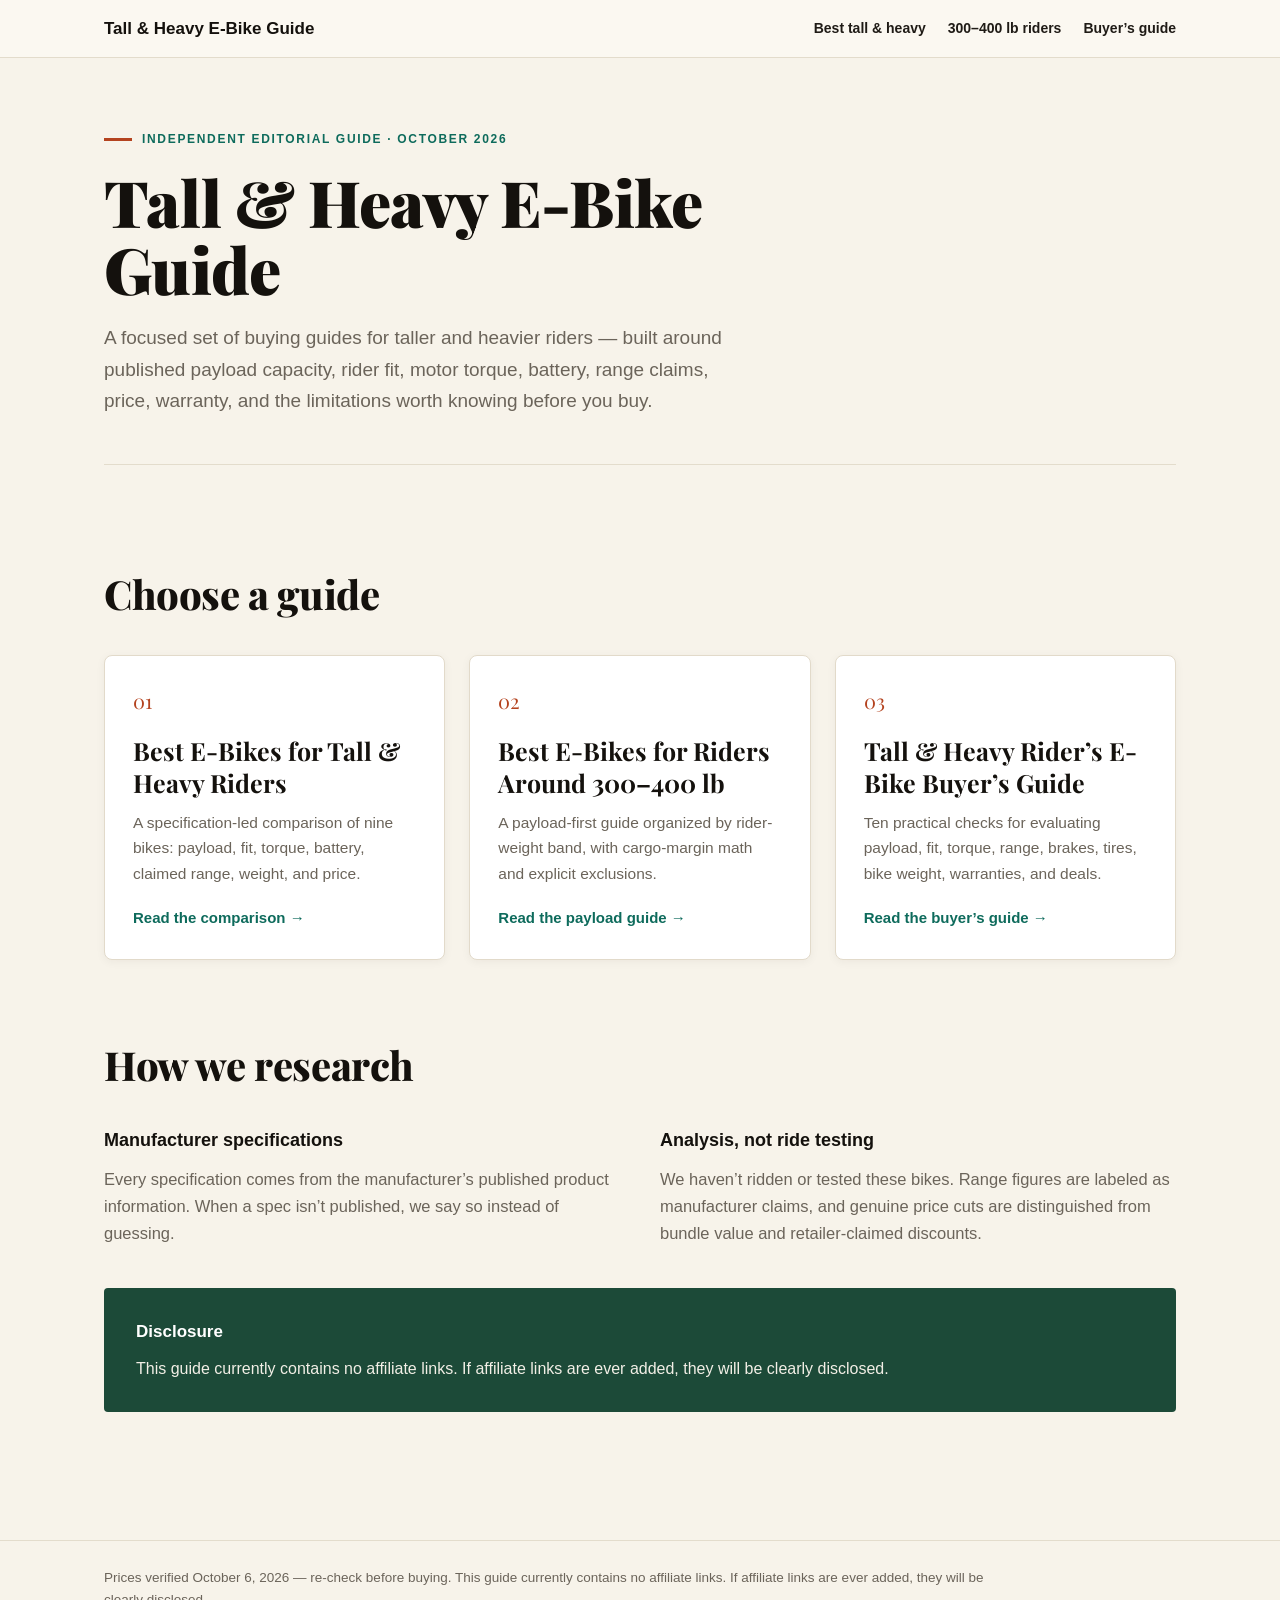
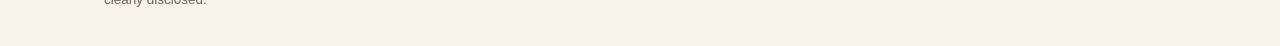
==== index.html @ 9513f45b "Add files via upload" ====
<!DOCTYPE html>
<html lang="en">
<head>
  <meta charset="utf-8">
  <meta name="viewport" content="width=device-width, initial-scale=1">
  <title>Tall &amp; Heavy E-Bike Guide — E-Bikes for Tall and Heavy Riders</title>
  <meta name="description" content="Independent editorial buying guides for tall and heavy e-bike riders: specification-based comparisons covering payload capacity, rider fit, torque, battery, range claims, price, and warranty.">
  <link rel="preconnect" href="https://fonts.googleapis.com">
  <link rel="preconnect" href="https://fonts.gstatic.com" crossorigin>
  <link href="https://fonts.googleapis.com/css2?family=Playfair+Display:wght@700;800;900&display=swap" rel="stylesheet">
  <link rel="stylesheet" href="styles.css">
</head>
<body>
  <header class="site-header">
    <div class="container header-inner">
      <a class="site-title" href="index.html">Tall &amp; Heavy E-Bike Guide</a>
      <nav class="site-nav" aria-label="Main navigation">
        <a href="best-tall-heavy-ebikes.html">Best tall &amp; heavy</a>
        <a href="best-ebikes-300-400-lb.html">300&ndash;400 lb riders</a>
        <a href="tall-heavy-ebike-buyers-guide.html">Buyer&rsquo;s guide</a>
      </nav>
    </div>
  </header>

  <main>
    <section class="hero">
      <div class="container">
        <p class="eyebrow">Independent editorial guide &middot; October 2026</p>
        <h1>Tall &amp; Heavy E-Bike Guide</h1>
        <p class="lede">A focused set of buying guides for taller and heavier riders &mdash; built around published payload capacity, rider fit, motor torque, battery, range claims, price, warranty, and the limitations worth knowing before you buy.</p>
        <hr class="hero-rule">
      </div>
    </section>

    <section class="guides-section" aria-label="Choose a guide">
      <div class="container">
        <h2>Choose a guide</h2>
        <div class="cards">
          <a class="card" href="best-tall-heavy-ebikes.html">
            <span class="card-num">01</span>
            <h3>Best E-Bikes for Tall &amp; Heavy Riders</h3>
            <p>A specification-led comparison of nine bikes: payload, fit, torque, battery, claimed range, weight, and price.</p>
            <span class="card-link">Read the comparison &rarr;</span>
          </a>
          <a class="card" href="best-ebikes-300-400-lb.html">
            <span class="card-num">02</span>
            <h3>Best E-Bikes for Riders Around 300&ndash;400 lb</h3>
            <p>A payload-first guide organized by rider-weight band, with cargo-margin math and explicit exclusions.</p>
            <span class="card-link">Read the payload guide &rarr;</span>
          </a>
          <a class="card" href="tall-heavy-ebike-buyers-guide.html">
            <span class="card-num">03</span>
            <h3>Tall &amp; Heavy Rider&rsquo;s E-Bike Buyer&rsquo;s Guide</h3>
            <p>Ten practical checks for evaluating payload, fit, torque, range, brakes, tires, bike weight, warranties, and deals.</p>
            <span class="card-link">Read the buyer&rsquo;s guide &rarr;</span>
          </a>
        </div>
      </div>
    </section>

    <section class="research-section" aria-label="How we research">
      <div class="container">
        <h2>How we research</h2>
        <div class="research-cols">
          <div>
            <h3>Manufacturer specifications</h3>
            <p>Every specification comes from the manufacturer&rsquo;s published product information. When a spec isn&rsquo;t published, we say so instead of guessing.</p>
          </div>
          <div>
            <h3>Analysis, not ride testing</h3>
            <p>We haven&rsquo;t ridden or tested these bikes. Range figures are labeled as manufacturer claims, and genuine price cuts are distinguished from bundle value and retailer-claimed discounts.</p>
          </div>
        </div>
        <div class="disclosure">
          <h3>Disclosure</h3>
          <p>This guide currently contains no affiliate links. If affiliate links are ever added, they will be clearly disclosed.</p>
        </div>
      </div>
    </section>
  </main>

  <footer class="site-footer">
    <div class="container">
      <p>Prices verified October 6, 2026 &mdash; re-check before buying. This guide currently contains no affiliate links. If affiliate links are ever added, they will be clearly disclosed.</p>
    </div>
  </footer>
</body>
</html>
---- styles.css ----
/* Tall & Heavy E-Bike Guide — faithful recreation of the approved original design.
   Warm paper editorial theme: cream ground, rust accent, deep-green tables/disclosure. */

:root {
  --bg: #F7F3EA;
  --nav-bg: #FBF8F1;
  --card-bg: #FFFFFF;
  --text: #1F1B16;
  --muted: #6B645A;
  --heading: #14110D;
  --rust: #B4431F;
  --teal: #0E6B5C;
  --teal-hover: #0A5246;
  --green-dark: #1C4A38;
  --border: #E3DCCC;
  --card-border: #E2DACA;
  --table-stripe: #EEE7D6;
  --table-border: #DDD4C0;
  --max-width: 1120px;
  --article-width: 740px;
  --radius: 8px;
  --serif: "Playfair Display", Georgia, "Times New Roman", serif;
  --sans: -apple-system, BlinkMacSystemFont, "Segoe UI", Roboto, Helvetica, Arial, sans-serif;
}

* { box-sizing: border-box; }

body {
  margin: 0;
  font-family: var(--sans);
  font-size: 17px;
  line-height: 1.65;
  color: var(--text);
  background: var(--bg);
}

.container {
  max-width: var(--max-width);
  margin: 0 auto;
  padding: 0 24px;
}

.container-narrow { max-width: var(--article-width); }

/* ---------- Header / nav ---------- */
.site-header {
  background: var(--nav-bg);
  border-bottom: 1px solid var(--border);
  position: sticky;
  top: 0;
  z-index: 10;
}

.header-inner {
  display: flex;
  align-items: center;
  justify-content: space-between;
  flex-wrap: wrap;
  gap: 8px 24px;
  padding-top: 13px;
  padding-bottom: 13px;
}

.site-title {
  font-size: 17px;
  font-weight: 700;
  color: var(--heading);
  text-decoration: none;
}

.site-nav { display: flex; flex-wrap: wrap; gap: 4px 22px; }

.site-nav a {
  color: var(--text);
  text-decoration: none;
  font-size: 14px;
  font-weight: 600;
  padding: 4px 0;
}

.site-nav a:hover { color: var(--rust); }
.site-nav a[aria-current="page"] { color: var(--rust); }

/* ---------- Hero (landing) ---------- */
.hero { padding: 72px 0 40px; }

.eyebrow {
  display: flex;
  align-items: center;
  gap: 10px;
  font-size: 12px;
  font-weight: 700;
  letter-spacing: 0.14em;
  text-transform: uppercase;
  color: var(--teal);
  margin: 0 0 18px;
}

.eyebrow::before {
  content: "";
  display: inline-block;
  width: 28px;
  height: 3px;
  background: var(--rust);
}

.hero h1 {
  font-family: var(--serif);
  font-weight: 900;
  font-size: 64px;
  line-height: 1.05;
  letter-spacing: -0.01em;
  color: var(--heading);
  margin: 0 0 20px;
  max-width: 12em;
}

.hero .lede {
  font-size: 19px;
  color: var(--muted);
  max-width: 640px;
  margin: 0;
}

.hero-rule {
  border: none;
  border-top: 1px solid var(--border);
  margin: 48px 0 0;
}

/* ---------- Guide cards ---------- */
.guides-section { padding: 56px 0 8px; }

.guides-section h2, .research-section h2 {
  font-family: var(--serif);
  font-weight: 800;
  font-size: 40px;
  color: var(--heading);
  margin: 0 0 28px;
  letter-spacing: -0.01em;
}

.cards {
  display: grid;
  grid-template-columns: repeat(3, 1fr);
  gap: 24px;
}

.card {
  display: flex;
  flex-direction: column;
  background: var(--card-bg);
  border: 1px solid var(--card-border);
  border-radius: var(--radius);
  padding: 28px;
  text-decoration: none;
  color: var(--text);
  box-shadow: 0 2px 10px rgba(31, 27, 22, 0.05);
}

.card:hover { border-color: var(--rust); }

.card-num {
  font-family: var(--serif);
  font-size: 20px;
  color: var(--rust);
  margin-bottom: 18px;
}

.card h3 {
  font-family: var(--serif);
  font-size: 25px;
  font-weight: 700;
  line-height: 1.25;
  color: var(--heading);
  margin: 0 0 12px;
}

.card p {
  font-size: 15.5px;
  color: var(--muted);
  margin: 0 0 20px;
  flex-grow: 1;
}

.card-link {
  color: var(--teal);
  font-weight: 700;
  font-size: 15px;
}

.card:hover .card-link { color: var(--teal-hover); }

/* ---------- Research section ---------- */
.research-section { padding: 64px 0 8px; }

.research-cols {
  display: grid;
  grid-template-columns: 1fr 1fr;
  gap: 40px;
  margin-bottom: 40px;
}

.research-cols h3 {
  font-size: 18px;
  font-weight: 700;
  color: var(--heading);
  margin: 0 0 10px;
}

.research-cols p { color: var(--muted); margin: 0; font-size: 16.5px; }

/* ---------- Disclosure panel ---------- */
.disclosure {
  background: var(--green-dark);
  color: #ffffff;
  border-radius: 4px;
  padding: 30px 32px;
  margin: 8px 0 64px;
}

.disclosure h3 {
  font-size: 17px;
  font-weight: 700;
  margin: 0 0 10px;
  color: #ffffff;
}

.disclosure p { margin: 0; font-size: 16px; color: #f2efe6; }

/* ---------- Articles ---------- */
.article { padding: 40px 0 8px; }

.article h1 {
  font-family: var(--serif);
  font-weight: 900;
  font-size: 42px;
  line-height: 1.12;
  letter-spacing: -0.01em;
  color: var(--heading);
  margin: 0 0 10px;
}

.article-meta { color: var(--muted); font-size: 15px; margin-bottom: 28px; }

.article h2 {
  font-family: var(--serif);
  font-size: 28px;
  font-weight: 800;
  color: var(--heading);
  margin: 44px 0 14px;
  letter-spacing: -0.005em;
}

.article h3 {
  font-family: var(--serif);
  font-size: 21px;
  font-weight: 700;
  color: var(--heading);
  margin: 30px 0 10px;
}

.article p, .article li { margin: 0 0 14px; }
.article ul { padding-left: 24px; }
.article a { color: var(--teal); font-weight: 600; }
.article a:hover { color: var(--teal-hover); }
.footnote { font-size: 14px; color: var(--muted); }

/* Tables */
.table-wrap {
  overflow-x: auto;
  margin: 18px 0;
  border: 1px solid var(--table-border);
  border-radius: var(--radius);
  background: var(--card-bg);
}

table { border-collapse: collapse; width: 100%; font-size: 15px; min-width: 720px; }

th, td {
  text-align: left;
  padding: 10px 12px;
  border-bottom: 1px solid var(--table-border);
  vertical-align: top;
}

thead th {
  background: var(--green-dark);
  color: #ffffff;
  font-weight: 700;
  font-size: 13.5px;
  white-space: nowrap;
}

tbody tr:nth-child(even) { background: var(--table-stripe); }
tbody tr:last-child td { border-bottom: none; }

/* Related-guides nav on article pages */
.related-nav {
  margin: 40px 0 8px;
  padding-top: 24px;
  border-top: 1px solid var(--border);
  display: flex;
  flex-wrap: wrap;
  align-items: center;
  gap: 8px 20px;
}

.related-nav .back-link {
  color: var(--teal);
  font-weight: 700;
  text-decoration: none;
  margin-right: auto;
}

.related-nav .related-label { color: var(--muted); font-size: 14px; font-weight: 600; }

.related-nav a.related-link {
  color: var(--teal);
  font-weight: 600;
  text-decoration: none;
  font-size: 15px;
}

.related-nav a:hover { color: var(--teal-hover); }

/* ---------- Footer ---------- */
.site-footer {
  border-top: 1px solid var(--border);
  margin-top: 56px;
  padding: 26px 0 34px;
  font-size: 13.5px;
  color: var(--muted);
}

.site-footer p { margin: 0; max-width: 900px; }

/* ---------- Mobile ---------- */
@media (max-width: 900px) {
  .cards { grid-template-columns: 1fr; }
  .research-cols { grid-template-columns: 1fr; gap: 24px; }
}

@media (max-width: 640px) {
  body { font-size: 16px; }
  .hero { padding: 48px 0 28px; }
  .hero h1 { font-size: 42px; }
  .hero .lede { font-size: 17px; }
  .guides-section h2, .research-section h2 { font-size: 30px; }
  .article h1 { font-size: 32px; }
  .article h2 { font-size: 24px; }
  .header-inner { gap: 6px 16px; }
  .site-nav { gap: 4px 14px; }
  .disclosure { padding: 24px; }
}
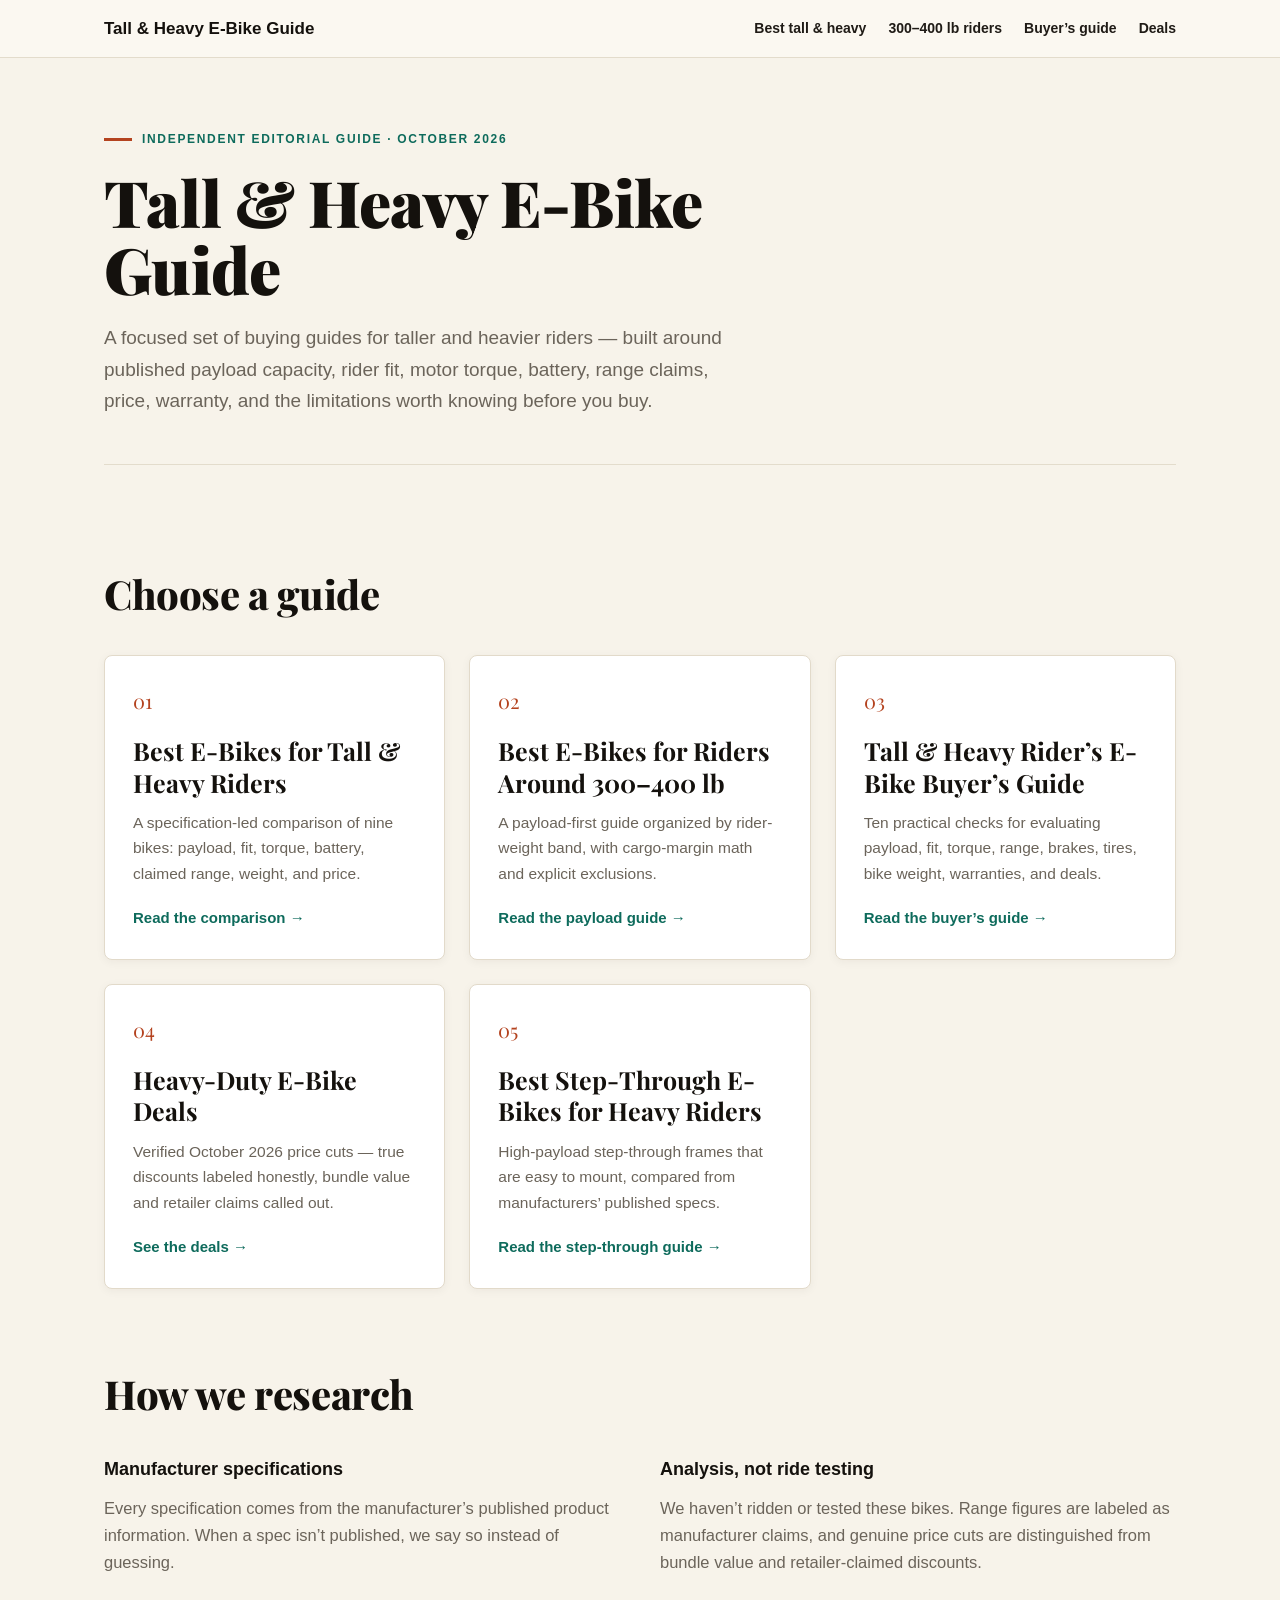
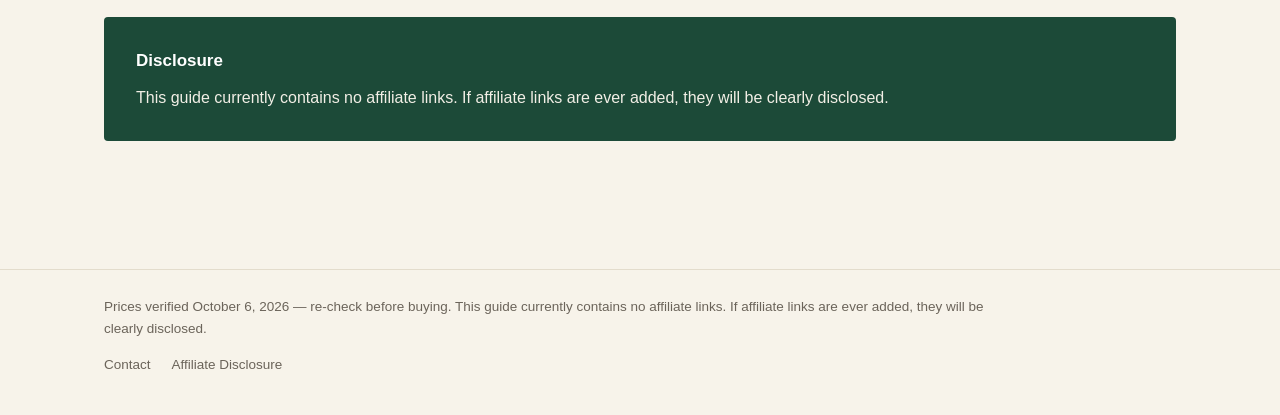
==== commit cee1009e: "Add files via upload" ====
--- a/index.html
+++ b/index.html
@@ -5,6 +5,7 @@
   <meta name="viewport" content="width=device-width, initial-scale=1">
   <title>Tall &amp; Heavy E-Bike Guide — E-Bikes for Tall and Heavy Riders</title>
   <meta name="description" content="Independent editorial buying guides for tall and heavy e-bike riders: specification-based comparisons covering payload capacity, rider fit, torque, battery, range claims, price, and warranty.">
+  <meta name='impact-site-verification' value='64513984-cdcd-402f-9a16-615ae455c6e0'>
   <link rel="preconnect" href="https://fonts.googleapis.com">
   <link rel="preconnect" href="https://fonts.gstatic.com" crossorigin>
   <link href="https://fonts.googleapis.com/css2?family=Playfair+Display:wght@700;800;900&display=swap" rel="stylesheet">
@@ -18,6 +19,7 @@
         <a href="best-tall-heavy-ebikes.html">Best tall &amp; heavy</a>
         <a href="best-ebikes-300-400-lb.html">300&ndash;400 lb riders</a>
         <a href="tall-heavy-ebike-buyers-guide.html">Buyer&rsquo;s guide</a>
+        <a href="heavy-duty-ebike-deals.html">Deals</a>
       </nav>
     </div>
   </header>
@@ -54,6 +56,18 @@
             <p>Ten practical checks for evaluating payload, fit, torque, range, brakes, tires, bike weight, warranties, and deals.</p>
             <span class="card-link">Read the buyer&rsquo;s guide &rarr;</span>
           </a>
+          <a class="card" href="heavy-duty-ebike-deals.html">
+            <span class="card-num">04</span>
+            <h3>Heavy-Duty E-Bike Deals</h3>
+            <p>Verified October 2026 price cuts — true discounts labeled honestly, bundle value and retailer claims called out.</p>
+            <span class="card-link">See the deals &rarr;</span>
+          </a>
+          <a class="card" href="best-step-through-ebikes.html">
+            <span class="card-num">05</span>
+            <h3>Best Step-Through E-Bikes for Heavy Riders</h3>
+            <p>High-payload step-through frames that are easy to mount, compared from manufacturers&rsquo; published specs.</p>
+            <span class="card-link">Read the step-through guide &rarr;</span>
+          </a>
         </div>
       </div>
     </section>
@@ -82,6 +96,10 @@
   <footer class="site-footer">
     <div class="container">
       <p>Prices verified October 6, 2026 &mdash; re-check before buying. This guide currently contains no affiliate links. If affiliate links are ever added, they will be clearly disclosed.</p>
+      <nav class="footer-nav" aria-label="Footer">
+        <a href="contact.html">Contact</a>
+        <a href="affiliate-disclosure.html">Affiliate Disclosure</a>
+      </nav>
     </div>
   </footer>
 </body>
--- a/styles.css
+++ b/styles.css
@@ -353,3 +353,71 @@
   .site-nav { gap: 4px 14px; }
   .disclosure { padding: 24px; }
 }
+
+/* ---------- Marketing additions: CTAs, picks box ---------- */
+.cta-row { margin: 18px 0 6px; }
+
+a.cta-button {
+  display: inline-block;
+  background: var(--rust);
+  color: #ffffff !important;
+  font-weight: 700;
+  font-size: 16px;
+  text-decoration: none;
+  padding: 12px 26px;
+  border-radius: var(--radius);
+  margin: 6px 10px 6px 0;
+}
+
+a.cta-button:hover { background: #93381a; color: #ffffff !important; }
+
+.cta-note { font-size: 13.5px; color: var(--muted); margin-top: 6px; }
+
+.picks-box {
+  background: var(--card-bg);
+  border: 1px solid var(--card-border);
+  border-left: 4px solid var(--rust);
+  border-radius: var(--radius);
+  padding: 22px 24px;
+  margin: 24px 0 8px;
+  box-shadow: 0 2px 10px rgba(31, 27, 22, 0.05);
+}
+
+.picks-box h2 {
+  font-family: var(--serif);
+  font-size: 22px;
+  margin: 0 0 12px;
+  border: none;
+  padding: 0;
+}
+
+.picks-box ul { margin: 0; padding-left: 20px; }
+.picks-box li { margin-bottom: 8px; font-size: 16px; }
+.picks-box a { color: var(--teal); font-weight: 600; }
+
+.deal-badge {
+  display: inline-block;
+  background: var(--green-dark);
+  color: #ffffff;
+  font-size: 13px;
+  font-weight: 700;
+  padding: 3px 10px;
+  border-radius: 20px;
+  margin-left: 8px;
+  vertical-align: middle;
+}
+
+.deal-table td:first-child { font-weight: 700; }
+
+.site-footer nav.footer-nav { margin: 14px 0 4px; }
+.site-footer nav.footer-nav a {
+  color: var(--muted);
+  font-size: 13.5px;
+  margin-right: 18px;
+  text-decoration: none;
+}
+.site-footer nav.footer-nav a:hover { color: var(--rust); }
+
+@media (max-width: 640px) {
+  a.cta-button { display: block; text-align: center; margin: 8px 0; }
+}
